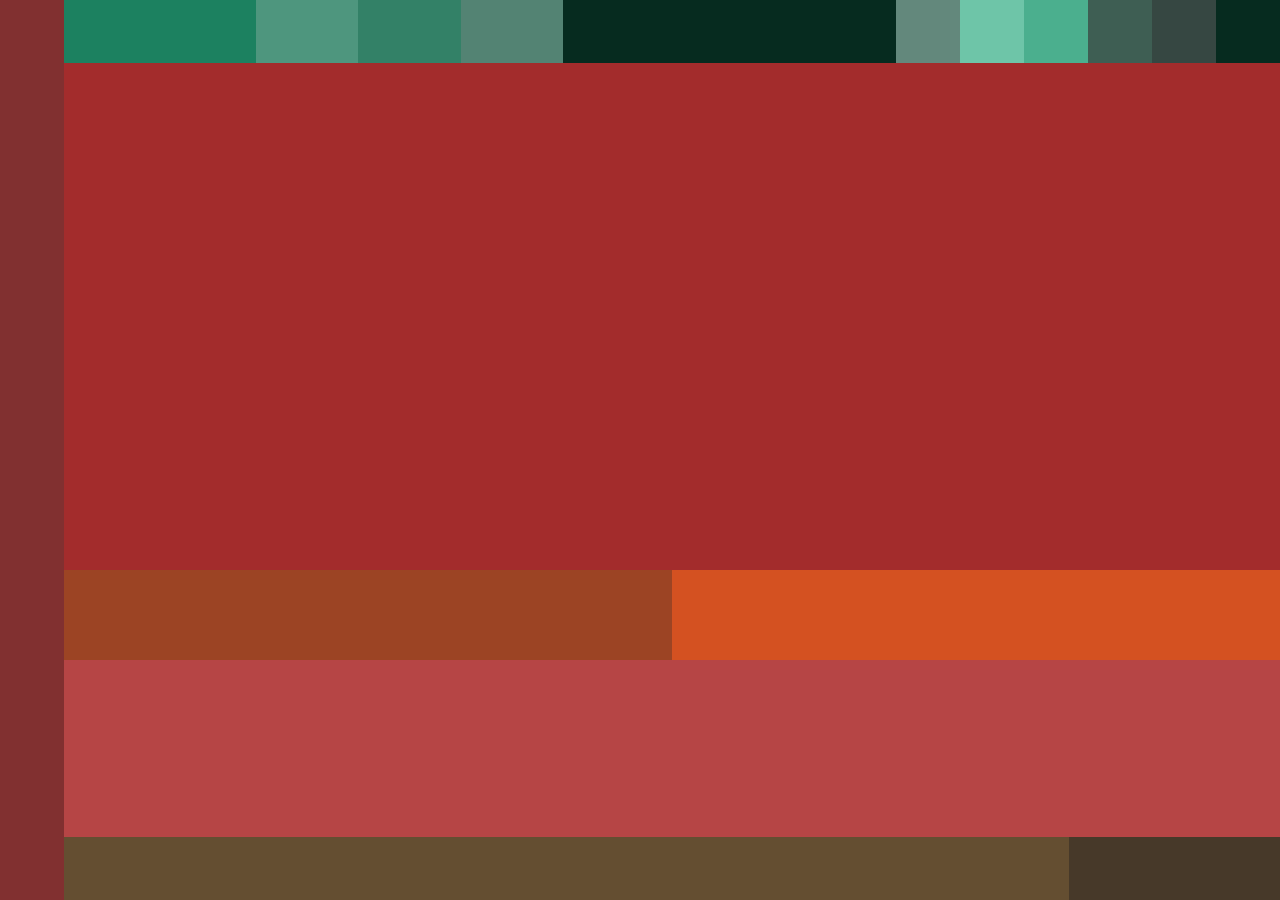
==== Tarea2/index.html @ f04db240 "empieza bing" ====
<!DOCTYPE html>
<html lang="en">
<head>
    <meta charset="UTF-8">
    <meta name="viewport" content="width=device-width, initial-scale=1.0">
    <title>Tarea 2: Bing</title>
    <link rel="stylesheet" href="style.css">
</head>
<body>
    <div class="container">
        <div class="head">
            <div class="logo"></div>
            <div class="imagenes"></div>
            <div class="videos"></div>
            <div class="puntos"></div>
            <div class="menu"></div>
            <div class="user"></div>
            <div class="rewards"></div>
            <div class="medalla"></div>
            <div class="desplegable"></div>
        </div>
        <div class="main">
            <div class="buscador"></div>
            <div class="iconos">
                <div class="icono-iz"></div>
                <div class="icono-der"></div>
            </div>
            <div class="noticias"></div>
        </div>
        <div class="foot">
            <div class="opciones"></div>
            <div class="microsoft"></div>
        </div>
    </div>
</body>
</html>
---- Tarea2/style.css ----
body {
    margin: 0;
    font-family: Arial, Helvetica;
}

.container {
        background-color: rgb(129, 48, 48);
        width: 100vw;
        height: 100vh;
}

.head {
    background-color: rgb(6, 43, 31);
    width: 95vw;
    height: 7vh;
    margin-left: 5vw;
    display: flex;
}

.logo {
    background-color: rgb(28, 129, 96);
    width: 15vw;
    display: flex;
}

.imagenes {
    background-color: rgb(78, 150, 126);
    width: 8vw;
    display: flex;
}

.videos {
    background-color: rgb(51, 129, 103);
    width: 8vw;
    display: flex;
}

.puntos {
    background-color: rgb(83, 131, 115);
    width: 8vw;
    display: flex;
}

.menu {
    background-color: rgb(99, 136, 124);
    width: 5vw;
    display: flex;
    margin-left: 26vw;
}

.user {
    background-color: rgb(110, 197, 168);
    width: 5vw;
    display: flex;
}

.rewards {
    background-color: rgb(75, 175, 142);
    width: 5vw;
    display: flex;
}

.medalla {
    background-color: rgb(62, 94, 83);
    width: 5vw;
    display: flex;
}

.desplegable {
    background-color: rgb(54, 71, 66);
    width: 5vw;
    display: flex;
}

.main {
    background-color: rgb(185, 86, 50);
    width: 95vw;
    height: 86vh;
    margin-left: 5vw;
    display: flex;
    flex-direction: column;
}

.buscador {
    background-color: rgb(163, 44, 44);
    width: 95vw;
    height: 100vh;
    display: flex;
}

.iconos {
    background-color: rgb(185, 86, 50);
    width: 95vw;
    height: 10vh;
    display: flex;
}

.icono-iz {
    background-color: rgb(156, 68, 36);
    width: 95vw;
    height: 10vh;
    display: flex;
}

.icono-der {
    background-color: rgb(212, 81, 33);
    width: 95vw;
    height: 10vh;
    display: flex;
}

.noticias {
    background-color: rgb(182, 69, 69);
    width: 95vw;
    height: 35vh;
    display: flex;
}

.foot {
    background-color: rgb(82, 54, 18);
    width: 95vw;
    height: 7vh;
    margin-left: 5vw;
    display: flex;
}

.opciones {
    background-color: rgb(100, 78, 49);
    width: 95vw;
    height: 7vh;
    display: flex;
}

.microsoft {
    background-color: rgb(71, 57, 41);
    width: 20vw;
    height: 7vh;
    display: flex;  
}
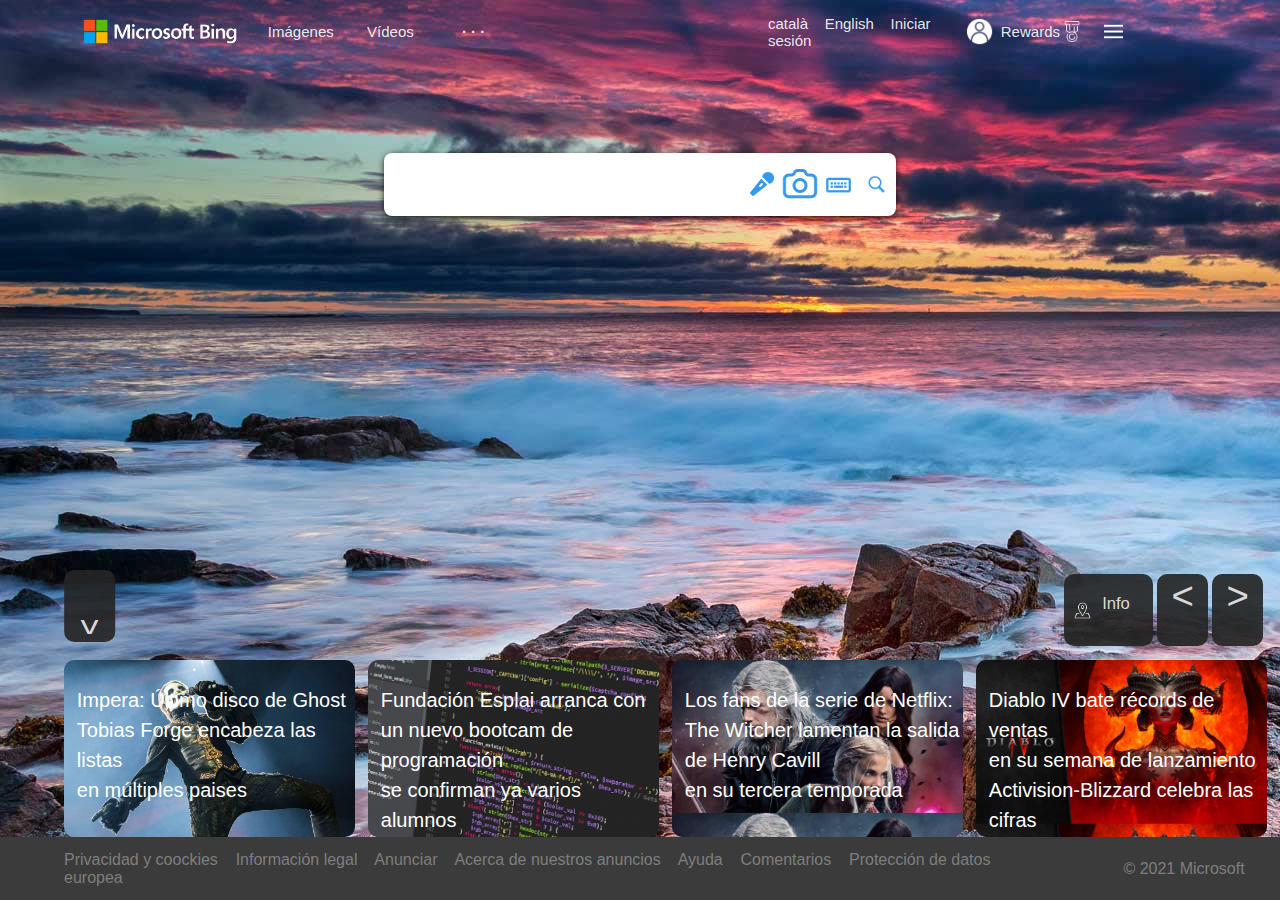
==== commit 5ffb71bd: "fin" ====
--- a/Tarea2/index.html
+++ b/Tarea2/index.html
@@ -10,26 +10,69 @@
     <div class="container">
         <div class="head">
             <div class="logo"></div>
-            <div class="imagenes"></div>
-            <div class="videos"></div>
-            <div class="puntos"></div>
-            <div class="menu"></div>
+            <div class="imagenes">Imágenes</div>
+            <div class="videos">Vídeos</div>
+            <div class="puntos"><strong>· · ·</strong></div>
+            <div class="menu">català &nbsp&nbsp&nbspEnglish &nbsp&nbsp&nbspIniciar sesión</div>
             <div class="user"></div>
-            <div class="rewards"></div>
+            <div class="rewards">Rewards</div>
             <div class="medalla"></div>
             <div class="desplegable"></div>
         </div>
         <div class="main">
-            <div class="buscador"></div>
+            <div class="buscador">
+                <div class="cuadrobusqueda">
+                    <div class="micro"></div>
+                    <div class="camara"></div>
+                    <div class="teclado"></div>
+                    <div class="lupa"></div>
+                </div>
+            </div>
             <div class="iconos">
-                <div class="icono-iz"></div>
-                <div class="icono-der"></div>
+                <div class="icono-iz">^</div>
+                <div class="icono-der">
+                    <div class="informacion">
+                        <div class="mapa"></div>
+                        <div class="info">Info</div>
+                    </div>
+                    <div class="izq">&lt</div>
+                    <div class="der">></div>
+                </div>
             </div>
-            <div class="noticias"></div>
+            <div class="noticias">
+                <div class="box1">
+                    <div class="boxtext">Impera: Último disco de Ghost<br>Tobias Forge 
+                        encabeza las listas<br>en múltiples paises
+                    </div>
+                </div>
+                <div class="box2">
+                    <div class="boxtext">Fundación Esplai arranca con<br>
+                        un nuevo bootcam de programación<br>
+                    se confirman ya varios alumnos
+                </div>
+                </div>
+                <div class="box3">
+                    <div class="boxtext">
+                        Los fans de la serie de Netflix:
+                        The Witcher
+                        lamentan la salida de Henry Cavill<br>
+                        en su tercera temporada
+                    </div>
+                </div>
+                <div class="box4">
+                    <div class="boxtext">
+                        Diablo IV bate récords de ventas<br>
+                        en su semana de lanzamiento<br>
+                        Activision-Blizzard celebra las cifras
+                    </div>
+                </div>
+            </div>
         </div>
         <div class="foot">
-            <div class="opciones"></div>
-            <div class="microsoft"></div>
+            <div class="opciones">Privacidad y coockies&nbsp&nbsp&nbsp Información legal&nbsp&nbsp&nbsp Anunciar&nbsp&nbsp&nbsp
+                Acerca de nuestros anuncios&nbsp&nbsp&nbsp Ayuda&nbsp&nbsp&nbsp Comentarios&nbsp&nbsp&nbsp Protección de datos europea
+            </div>
+            <div class="microsoft">© 2021 Microsoft</div>
         </div>
     </div>
 </body>
--- a/Tarea2/style.css
+++ b/Tarea2/style.css
@@ -4,13 +4,12 @@
 }
 
 .container {
-        background-color: rgb(129, 48, 48);
+    background-image: url(./images/bing_wallpaper_AcadiaSunrise_1920x1080.jpg);
         width: 100vw;
         height: 100vh;
 }
 
 .head {
-    background-color: rgb(6, 43, 31);
     width: 95vw;
     height: 7vh;
     margin-left: 5vw;
@@ -18,62 +17,88 @@
 }
 
 .logo {
-    background-color: rgb(28, 129, 96);
+    background-image: url(./images/binglogo.png);
     width: 15vw;
+    background-size: 80%;
+    background-repeat: no-repeat;
+    background-position: center;
     display: flex;
 }
 
 .imagenes {
-    background-color: rgb(78, 150, 126);
-    width: 8vw;
-    display: flex;
+    color: rgba(255, 255, 255, 0.897);
+    width: 7vw;
+    display: flex;
+    align-items: center;
+    justify-content: center;
+    font-size: 15px;
 }
 
 .videos {
-    background-color: rgb(51, 129, 103);
-    width: 8vw;
-    display: flex;
+    color: rgba(255, 255, 255, 0.897);
+    width: 7vw;
+    display: flex;
+    align-items: center;
+    justify-content: center;
+    font-size: 15px;
 }
 
 .puntos {
-    background-color: rgb(83, 131, 115);
-    width: 8vw;
-    display: flex;
+    color: rgba(255, 255, 255, 0.897);
+    width: 6vw;
+    display: flex;
+    align-items: center;
+    justify-content: center;
+    font-size: 15px;
 }
 
 .menu {
-    background-color: rgb(99, 136, 124);
+    color: rgba(255, 255, 255, 0.897);
+    width: 15vw;
+    display: flex;
+    align-items: center;
+    justify-content: end;
+    margin-left: 20vw;
+    font-size: 15px;
+}
+
+.user {
+    background-image: url(./images/user.png);
+    width: 3vw;
+    display: flex;
+    background-size: 80%;
+    background-repeat: no-repeat;
+    background-position: center;
+}
+
+.rewards {
+    color: rgba(255, 255, 255, 0.897);
     width: 5vw;
     display: flex;
-    margin-left: 26vw;
-}
-
-.user {
-    background-color: rgb(110, 197, 168);
+    align-items: center;
+    justify-content: center;
+    font-size: 15px;
+}
+
+.medalla {
+    background-image: url(./images/medalla.png);
+    width: 1.5vw;
+    display: flex;
+    background-size: 110%;
+    background-repeat: no-repeat;
+    background-position: center;
+}
+
+.desplegable {
+    background-image: url(./images/desplegable.png);
     width: 5vw;
     display: flex;
-}
-
-.rewards {
-    background-color: rgb(75, 175, 142);
-    width: 5vw;
-    display: flex;
-}
-
-.medalla {
-    background-color: rgb(62, 94, 83);
-    width: 5vw;
-    display: flex;
-}
-
-.desplegable {
-    background-color: rgb(54, 71, 66);
-    width: 5vw;
-    display: flex;
+    background-size: 30%;
+    background-repeat: no-repeat;
+    background-position: center;
 }
 
 .main {
-    background-color: rgb(185, 86, 50);
     width: 95vw;
     height: 86vh;
     margin-left: 5vw;
@@ -82,58 +107,217 @@
 }
 
 .buscador {
-    background-color: rgb(163, 44, 44);
     width: 95vw;
     height: 100vh;
     display: flex;
 }
 
+.cuadrobusqueda {
+    background-color: rgb(255, 255, 255);
+    width: 40vw;
+    height: 7vh;
+    margin-left: 25vw;
+    margin-top: 7vw;
+    border-radius: 8px;
+    display: flex;
+    align-items: end;
+    justify-content: end;
+    box-shadow: 0 2px 6px rgba(0, 0, 0, 0.815);
+}
+
+.micro {
+    background-image: url(./images/micro\ \(2\).png);
+    background-repeat: no-repeat;
+    background-position: center;
+    height: 7vh;
+    width: 3vw;
+    display: flex;
+}
+
+.camara {
+    background-image: url(./images/camara\ \(2\).png);
+    background-repeat: no-repeat;
+    background-position: center;
+    height: 7vh;
+    width: 3vw;
+    display: flex;
+}
+
+.teclado {
+    background-image: url(./images/teclado.png);
+    background-repeat: no-repeat;
+    background-position: center;
+    background-size: 70%;
+    height: 7vh;
+    width: 3vw;
+    display: flex;
+}
+
+.lupa {
+    background-image: url(./images/lupa\ \(2\).png);
+    background-repeat: no-repeat;
+    background-position: center;
+    background-size: 50%;
+    height: 7vh;
+    width: 3vw;
+    display: flex;
+}
+
 .iconos {
-    background-color: rgb(185, 86, 50);
     width: 95vw;
     height: 10vh;
     display: flex;
 }
 
 .icono-iz {
-    background-color: rgb(156, 68, 36);
-    width: 95vw;
+    background-color: rgba(37, 37, 37, 0.918);
+    color:rgb(218, 217, 217);
+    font-size: 3vw;
+    width: 4vw;
+    height: 8vh;
+    display: flex;
+    border-radius: 10px;
+    transform: rotate(180deg);
+    text-align: center;
+    justify-content: center;
+}
+
+.icono-der {
+    width: 90vw;
     height: 10vh;
     display: flex;
-}
-
-.icono-der {
-    background-color: rgb(212, 81, 33);
-    width: 95vw;
-    height: 10vh;
-    display: flex;
+    align-items: end;
+    justify-content: end;
+}
+
+.informacion {
+    background-repeat: no-repeat;
+    background-size: 25%;
+    background-color: rgba(37, 37, 37, 0.918);
+    color:rgb(218, 217, 217);
+    font-size: 1.3vw;
+    width: 7vw;
+    height: 8vh;
+    display: flex;
+    border-radius: 10px;
+    margin-right: 0.3vw;
+    margin-bottom: 1.5vh;
+}
+
+.mapa {
+    background-image: url(./images/mapa.png);
+    background-repeat: no-repeat;
+    background-position: center;
+    display: flex;
+    background-size: 45%;
+    width: 3vw;
+    height: 8vh;
+}
+
+.info {
+    margin-top: 20px;
+    display: flex;
+    text-align: center;
+    justify-content: center;
+}
+
+.izq {
+    background-color: rgba(37, 37, 37, 0.918);
+    color:rgb(218, 217, 217);
+    font-size: 3vw;
+    width: 4vw;
+    height: 8vh;
+    display: flex;
+    border-radius: 10px;
+    text-align: center;
+    justify-content: center;
+    margin-right: 0.3vw;
+    margin-bottom: 1.5vh;
+}
+
+.der {
+    background-color: rgba(37, 37, 37, 0.918);
+    color:rgb(218, 217, 217);
+    font-size: 3vw;
+    width: 4vw;
+    height: 8vh;
+    display: flex;
+    border-radius: 10px;
+    text-align: center;
+    justify-content: center;
+    margin-right: 0.3vw;
+    margin-bottom: 1.5vh;
 }
 
 .noticias {
-    background-color: rgb(182, 69, 69);
     width: 95vw;
     height: 35vh;
     display: flex;
 }
 
+.box1 {
+    background-image: url(./images/ghost.jpg);
+    background-size: 100%;
+    width: 23vw;
+    margin-right: 1vw;
+    border-radius: 10px;
+}
+
+.box2 {
+    background-image: url(./images/programar.jpg);
+    background-size: 150%;
+    width: 23vw;
+    margin-right: 1vw;
+    border-radius: 10px;
+}
+
+.box3 {
+    background-image: url(./images/witcher.jpg);
+    background-size: 100%;
+    width: 23vw;
+    margin-right: 1vw;
+    border-radius: 10px;
+}
+
+.box4 {
+    background-image: url(./images/diablo.jpeg);
+    background-size: 100%;
+    width: 23vw;
+    margin-right: 1vw;
+    border-radius: 10px;
+}
+
+.boxtext {
+    margin-left: 1vw;
+    margin-top: 2vw;
+    color: rgb(255, 255, 255);
+    font-size: 20px;
+    text-shadow: black;
+    line-height: 1.5;
+}
+
 .foot {
-    background-color: rgb(82, 54, 18);
-    width: 95vw;
-    height: 7vh;
+    background-color: rgb(59, 59, 59);
+    width: 100vw;
+    height: 7vh;
+    display: flex;
+}
+
+.opciones {
+    color: rgb(126, 126, 126);
+    align-items: center;
     margin-left: 5vw;
-    display: flex;
-}
-
-.opciones {
-    background-color: rgb(100, 78, 49);
-    width: 95vw;
+    width: 100vw;
     height: 7vh;
     display: flex;
 }
 
 .microsoft {
-    background-color: rgb(71, 57, 41);
+    color: rgb(126, 126, 126);
+    align-items: center;
+    margin-left: 5vw;
     width: 20vw;
     height: 7vh;
-    display: flex;  
+    display: flex;
+    justify-content: center;  
 }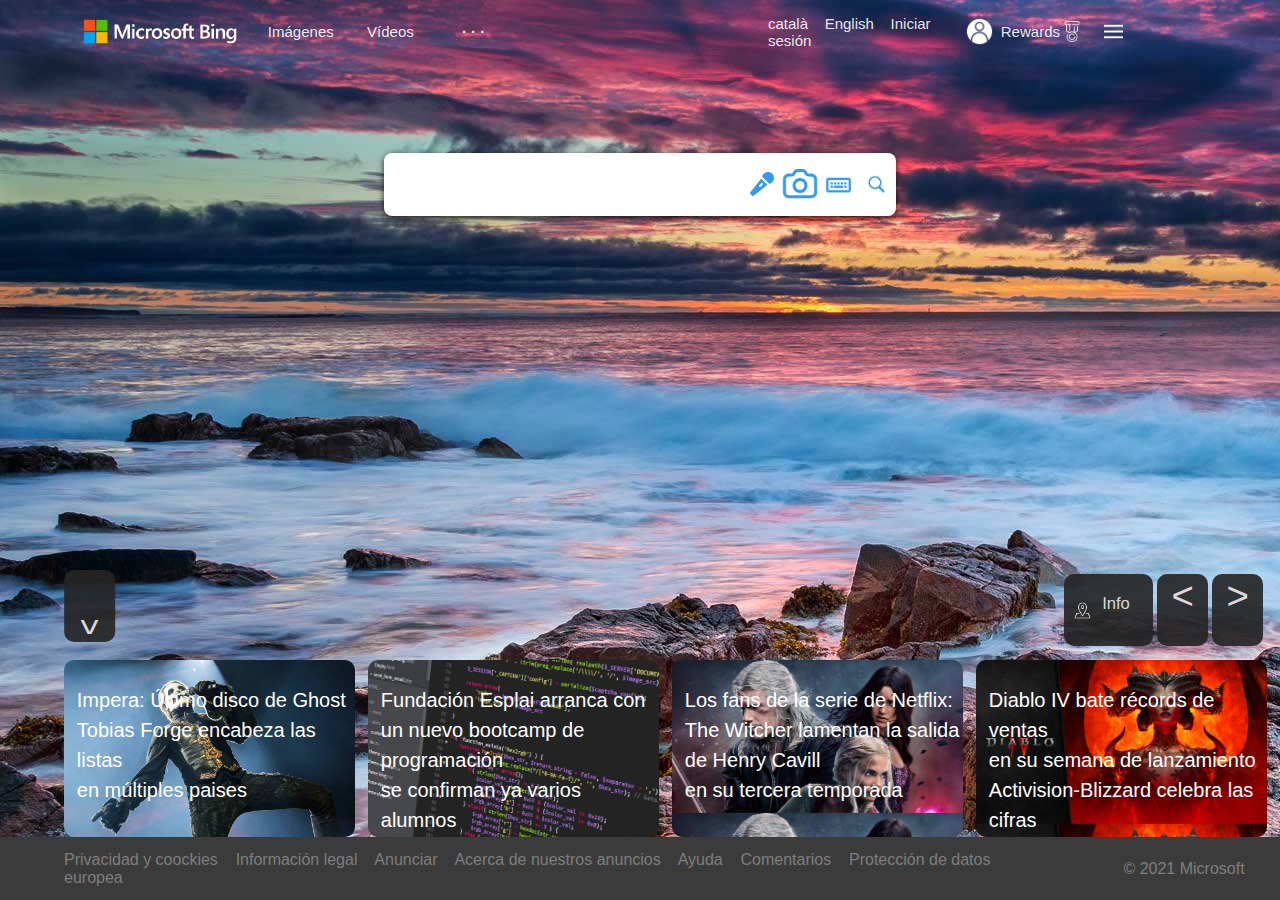
==== commit 1663c325: "arreglo falta" ====
--- a/Tarea2/index.html
+++ b/Tarea2/index.html
@@ -47,7 +47,7 @@
                 </div>
                 <div class="box2">
                     <div class="boxtext">Fundación Esplai arranca con<br>
-                        un nuevo bootcam de programación<br>
+                        un nuevo bootcamp de programación<br>
                     se confirman ya varios alumnos
                 </div>
                 </div>
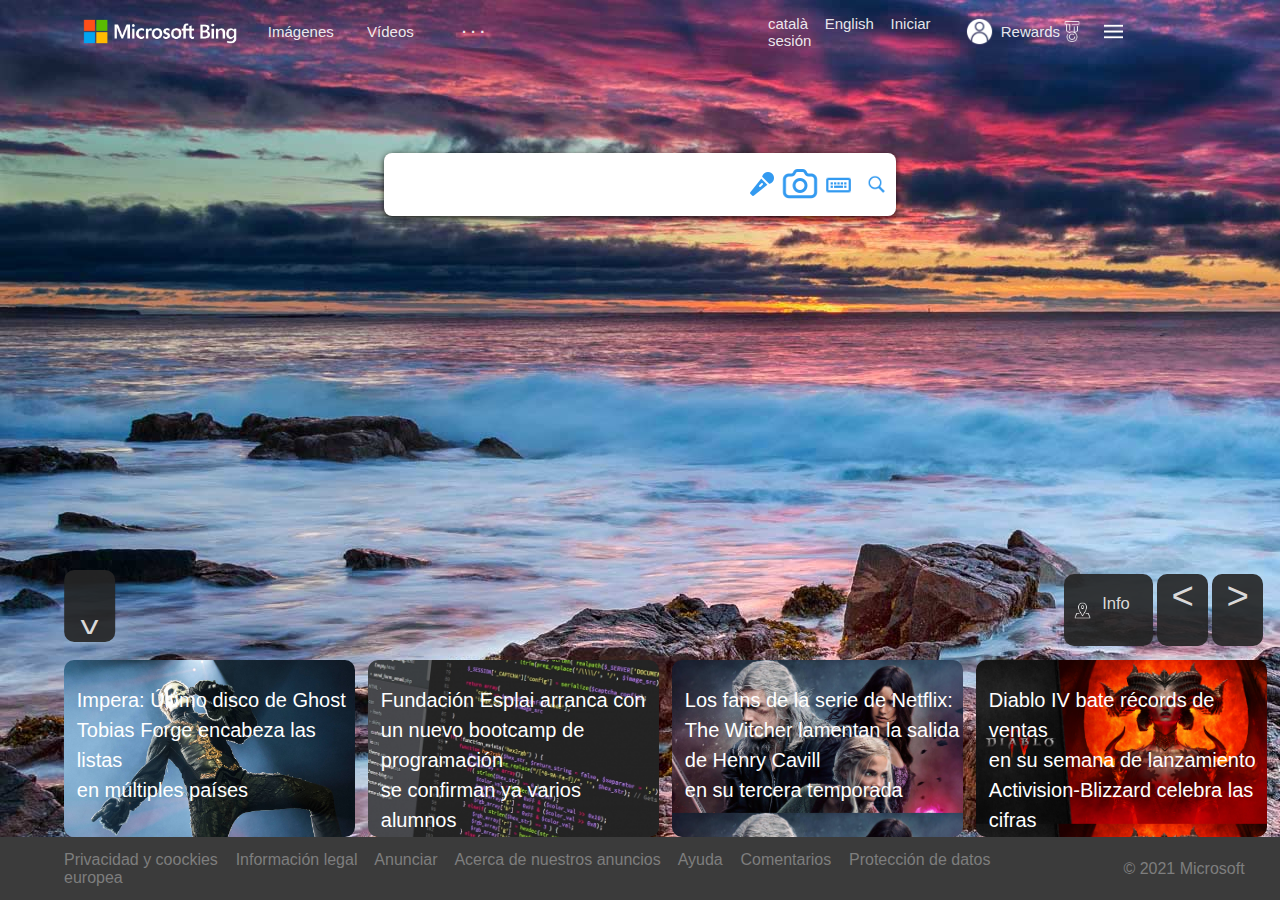
==== commit 44a79bab: "otro arreglo" ====
--- a/Tarea2/index.html
+++ b/Tarea2/index.html
@@ -42,7 +42,7 @@
             <div class="noticias">
                 <div class="box1">
                     <div class="boxtext">Impera: Último disco de Ghost<br>Tobias Forge 
-                        encabeza las listas<br>en múltiples paises
+                        encabeza las listas<br>en múltiples países
                     </div>
                 </div>
                 <div class="box2">
